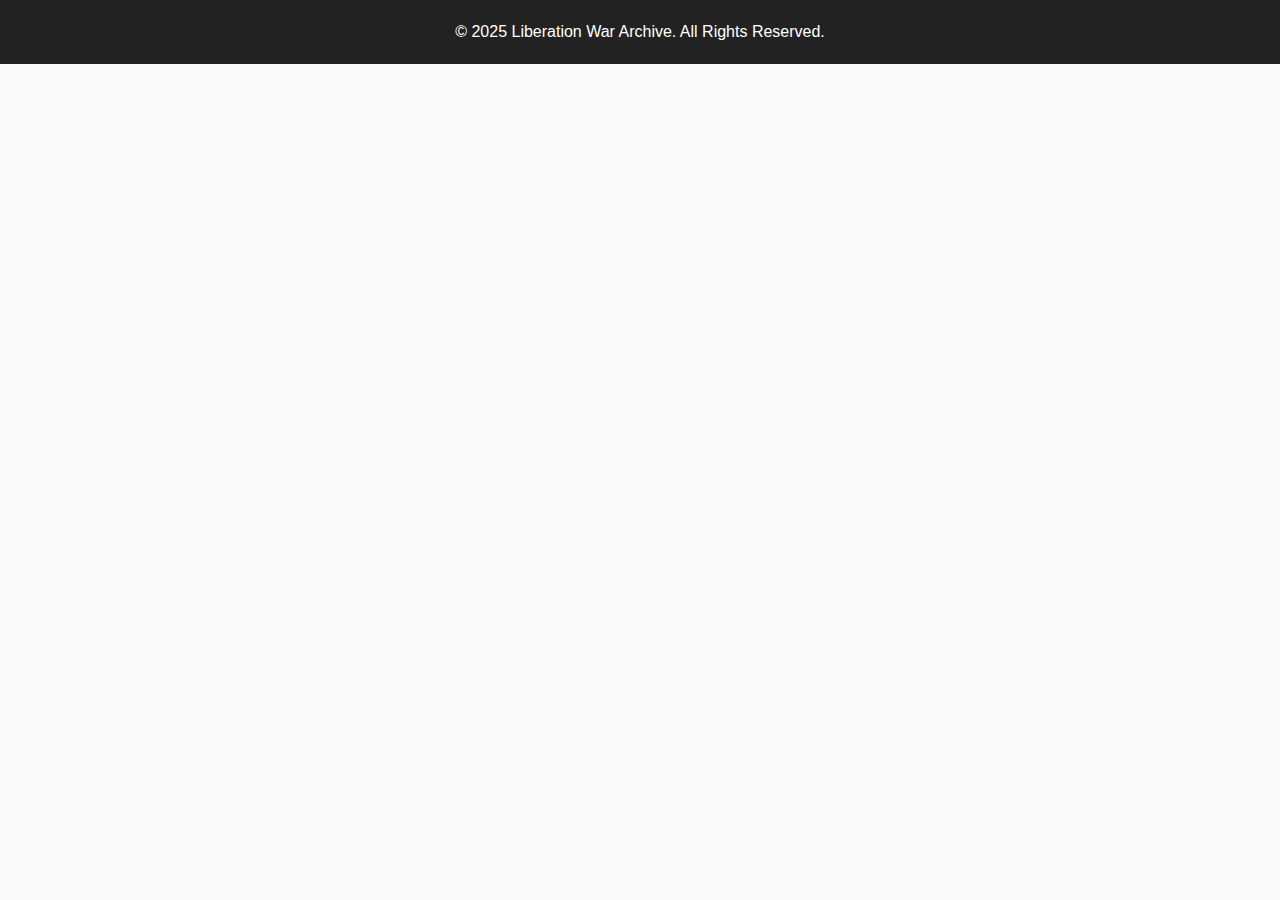
==== index.html @ 9ff2941a "projects upload" ====
<!DOCTYPE html>
<html lang="en">
  <head>
    <meta charset="UTF-8" />
    <meta name="viewport" content="width=device-width, initial-scale=1.0" />
    <meta http-equiv="X-UA-Compatible" content="IE=edge" />

    <meta
      name="description"
      content="LibArch is a digital archive website preserving the history of the Liberation War happened in 1971."
    />
    <meta name="keywords" content="Liberation, War, Archive" />
    <meta name="author" content="LibArch" />

    <link rel="stylesheet" href="css/bootstrap.css" />
    <link rel="stylesheet" href="css/all.css" />
    <link rel="stylesheet" href="css/style.css" />
    <title>Liberation War Archive</title>
  </head>
  <body>
    
    
    <footer class="footer">
      <p class="mb-0">
        &copy; 2025 Liberation War Archive. All Rights Reserved.
      </p>
    </footer>

    <script src="js/bootstrap.bundle.js"></script>
    <script src="js/script.js"></script>
  </body>
</html>
---- css/style.css ----
body {
  font-family: "Arial", sans-serif;
  background-color: #f9f9f9;
  color: #333;
}
.hero {
  color: white;
  height: 100vh;
  display: flex;
  justify-content: center;
  align-items: center;
  text-shadow: 2px 2px 4px rgba(0, 0, 0, 0.7);

}

.hero h1 {
  font-size: 3rem;
  font-weight: 700;
  text-transform: uppercase;
}

.hero p {
  font-size: 1.2rem;
  font-weight: 500;
}

.footer {
  background-color: #222;
  color: white;
  padding: 20px 0;
  text-align: center;
}

.nav-search {
  margin-top: 12px;
}

.hero-section {
  background: url("../img/hero-banner.jpg") center/cover;
}

.highlight-sections {
  background-color: #f4f7fc;
}

.section-header {
  font-size: 2.75rem;
  font-weight: 700;
  color: #343a40;
}

.section-title {
  font-size: 2rem;
  font-weight: 700;
  color: #333;
}

.text-muted {
  color: #6c757d;
}

.img-fluid {
  max-width: 100%;
  height: auto;
}

.shadow-sm {
  box-shadow: 0px 4px 6px rgba(0, 0, 0, 0.1);
}

@media (max-width: 767px) {
  .section-header {
    font-size: 2.25rem;
  }

  .section-title {
    font-size: 1.75rem;
  }
}

@media (min-width: 992px) {
  .nav-search {
    margin-top: 0px;
  }
}
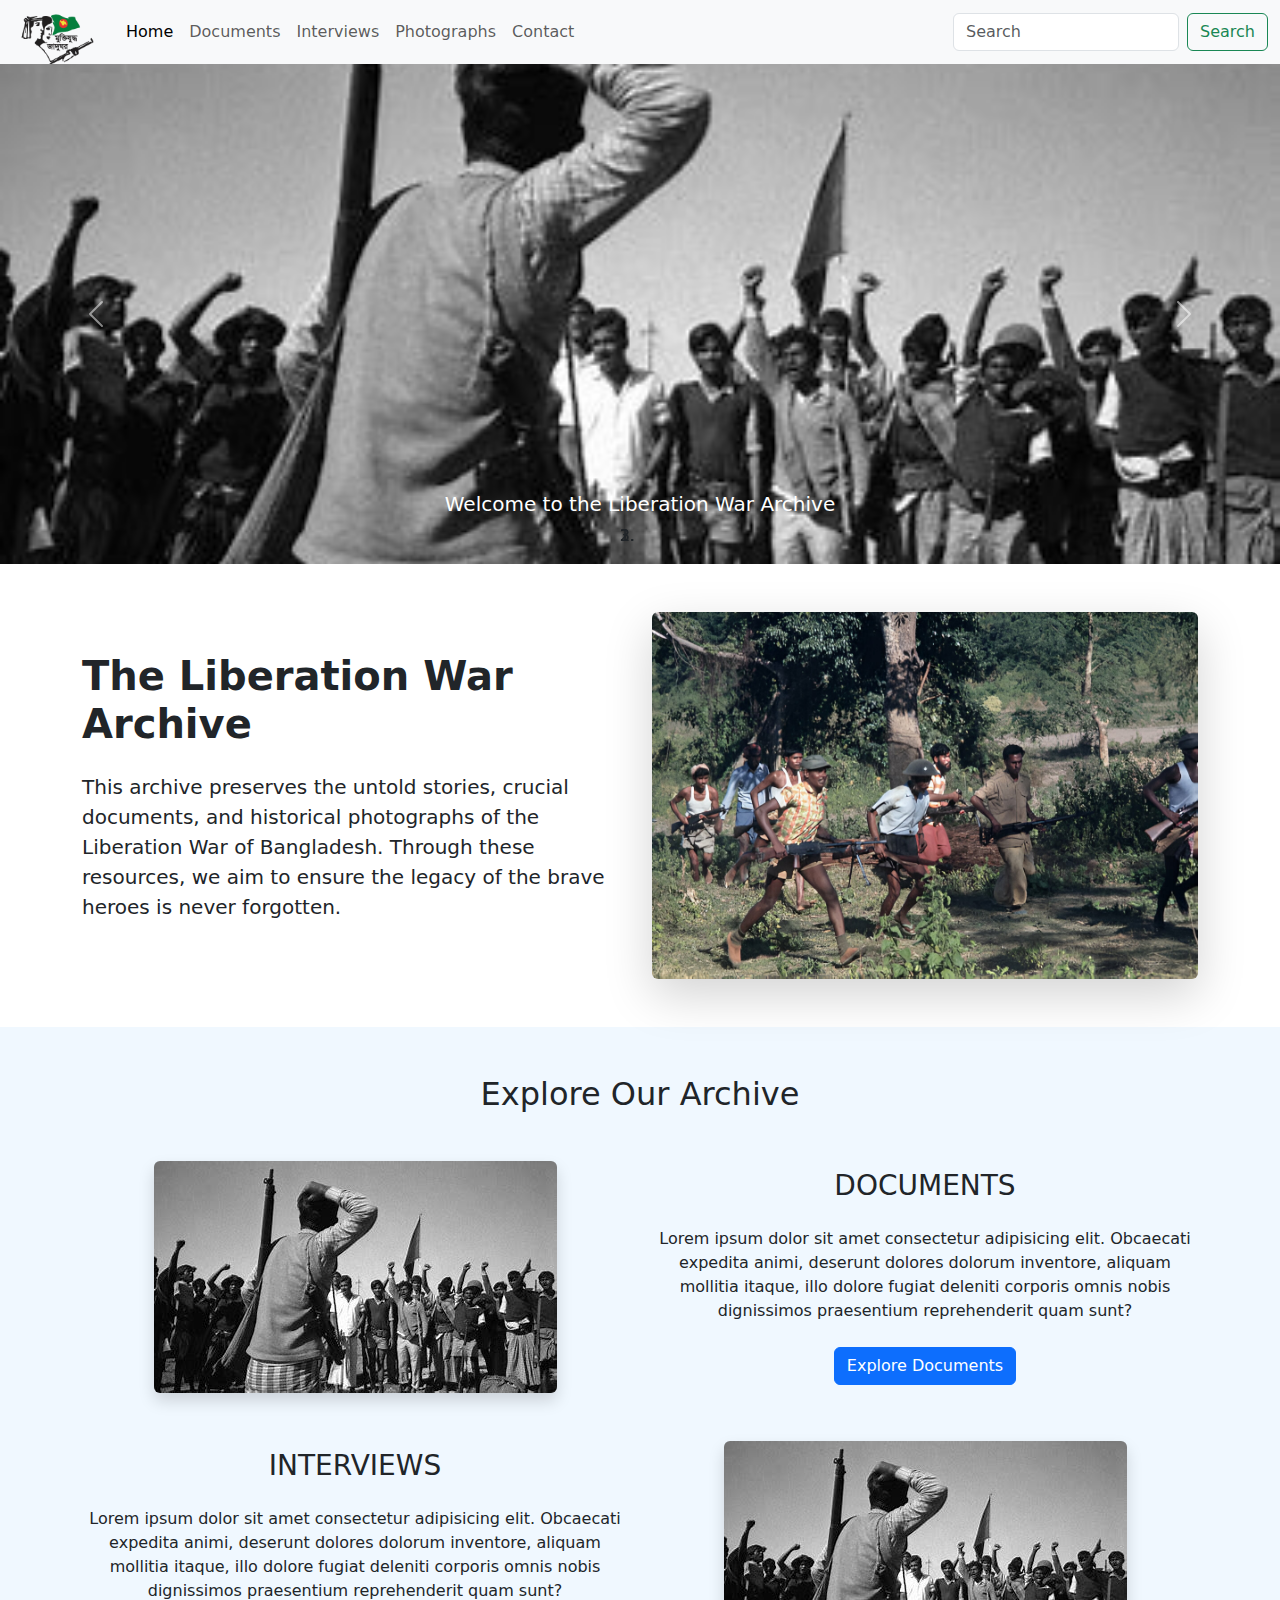
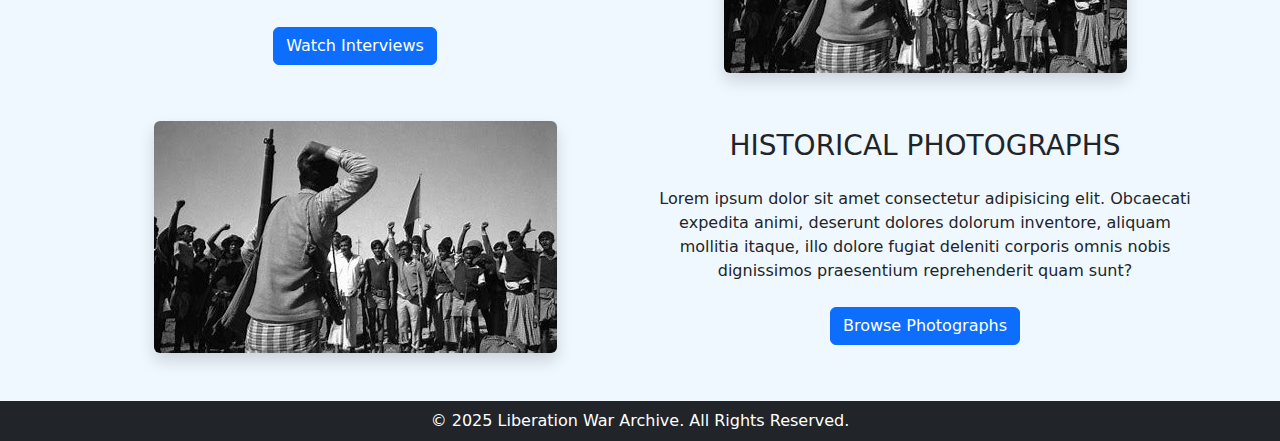
==== commit 9353ab05: "projects make for NSDA" ====
--- a/index.html
+++ b/index.html
@@ -1,32 +1,199 @@
 <!DOCTYPE html>
 <html lang="en">
-  <head>
-    <meta charset="UTF-8" />
-    <meta name="viewport" content="width=device-width, initial-scale=1.0" />
-    <meta http-equiv="X-UA-Compatible" content="IE=edge" />
 
-    <meta
-      name="description"
-      content="LibArch is a digital archive website preserving the history of the Liberation War happened in 1971."
-    />
-    <meta name="keywords" content="Liberation, War, Archive" />
-    <meta name="author" content="LibArch" />
+<head>
+  <meta charset="UTF-8" />
+  <meta name="viewport" content="width=device-width, initial-scale=1.0" />
+  <meta http-equiv="X-UA-Compatible" content="IE=edge" />
 
-    <link rel="stylesheet" href="css/bootstrap.css" />
-    <link rel="stylesheet" href="css/all.css" />
-    <link rel="stylesheet" href="css/style.css" />
-    <title>Liberation War Archive</title>
-  </head>
-  <body>
-    
-    
-    <footer class="footer">
-      <p class="mb-0">
-        &copy; 2025 Liberation War Archive. All Rights Reserved.
-      </p>
-    </footer>
+  <meta name="description"
+    content="LibArch is a digital archive website preserving the history of the Liberation War happened in 1971." />
+  <meta name="keywords" content="Liberation, War, Archive" />
+  <meta name="author" content="LibArch" />
 
-    <script src="js/bootstrap.bundle.js"></script>
-    <script src="js/script.js"></script>
-  </body>
-</html>
+  <link rel="stylesheet" href="css/bootstrap.css" />
+  <link rel="stylesheet" href="css/all.css" />
+  <link rel="stylesheet" href="css/style.css" />
+  <title>Liberation War Archive</title>
+</head>
+
+<body>
+  <nav class="navbar navbar-expand-lg navbar-light bg-light">
+    <div class="container-fluid">
+      <a class="navbar-brand" style="width: 90px;height: 48px;" href="index.html"><img src="img/logo.png"
+          class="img-fluid" alt=""></a>
+      <button class="navbar-toggler" type="button" data-bs-toggle="collapse" data-bs-target="#navbarSupportedContent"
+        aria-controls="navbarSupportedContent" aria-expanded="false" aria-label="Toggle navigation">
+        <span class="navbar-toggler-icon"></span>
+      </button>
+      <div class="collapse navbar-collapse" id="navbarSupportedContent">
+        <ul class="navbar-nav me-auto mb-2 mb-lg-0">
+          <li class="nav-item">
+            <a class="nav-link active" href="index.html">Home</a>
+          </li>
+          <li class="nav-item">
+            <a class="nav-link" href="documents.html">Documents</a>
+          </li>
+          <li class="nav-item">
+            <a class="nav-link" href="interviews.html">Interviews</a>
+          </li>
+          <li class="nav-item">
+            <a class="nav-link" href="photographs.html">Photographs</a>
+          </li>
+          <li class="nav-item">
+            <a class="nav-link" href="contact.html">Contact</a>
+          </li>
+        </ul>
+        <form class="d-flex">
+          <input class="form-control me-2" type="search" placeholder="Search" aria-label="Search">
+          <button class="btn btn-outline-success" type="submit">Search</button>
+        </form>
+      </div>
+    </div>
+  </nav>
+
+  <section>
+    <div id="carouselExampleIndicators" class="carousel slide" data-ride="carousel">
+      <ol class="carousel-indicators">
+        <li data-target="#carouselExampleIndicators" data-slide-to="0" class="active"></li>
+        <li data-target="#carouselExampleIndicators" data-slide-to="1"></li>
+        <li data-target="#carouselExampleIndicators" data-slide-to="2"></li>
+      </ol>
+      <div class="carousel-inner">
+        <div class="carousel-item active">
+          <img class="d-block w-100" src="img/imagepiv.jpeg" alt="First slide">
+          <div class="carousel-caption d-none d-md-block">
+            <h5>Welcome to the Liberation War Archive</h5>
+          </div>
+        </div>
+        <div class="carousel-item">
+          <img class="d-block w-100" src="img/hero-banner.jpg" alt="First slide">
+          <div class="carousel-caption d-none d-md-block">
+            <h5>The Bangladesh War of Independence or the Bangladesh Liberation War refers to an armed conflict between
+              West Pakistan (now Pakistan) and East Pakistan (now Bangladesh) that lasted for roughly nine months in
+              1971</h5>
+          </div>
+        </div>
+        <div class="carousel-item">
+          <img class="d-block w-100" src="img/hero-banner.jpg" alt="Second slide">
+          <div class="carousel-caption d-none d-md-block">
+            <h5>Six new docu films produced by MuktiJuddho 71 and Bangladesh Film Institute will be shown for the first
+              time.</h5>
+          </div>
+        </div>
+        <div class="carousel-item">
+          <img class="d-block w-100" src="img/hero-banner.jpg" alt="Third slide">
+          <div class="carousel-caption d-none d-md-block">
+            <h5>Bangladesh at 50 years – a prosperous nation</h5>
+          </div>
+        </div>
+      </div>
+      <a class="carousel-control-prev" href="#carouselExampleIndicators" role="button" data-slide="prev">
+        <span class="carousel-control-prev-icon" aria-hidden="true"></span>
+        <span class="sr-only">Previous</span>
+      </a>
+      <a class="carousel-control-next" href="#carouselExampleIndicators" role="button" data-slide="next">
+        <span class="carousel-control-next-icon" aria-hidden="true"></span>
+        <span class="sr-only">Next</span>
+      </a>
+    </div>
+  </section>
+  <section class="container py-5">
+    <div class="row align-items-center">
+      <div class="col-lg-6">
+        <h1 class="fw-bold mb-4">The Liberation War Archive</h1>
+        <p class="lead">
+          This archive preserves the untold stories, crucial documents, and
+          historical photographs of the Liberation War of Bangladesh. Through
+          these resources, we aim to ensure the legacy of the brave heroes is
+          never forgotten.
+        </p>
+      </div>
+
+      <div class="col-lg-6">
+        <div class="position-relative">
+          <img src="img/about.jpg" class="img-fluid rounded shadow-lg" alt="Liberation War Archive" />
+        </div>
+      </div>
+    </div>
+  </section>
+  <section class="highlight-sections py-5" style="background-color: aliceblue">
+    <div class="container text-center">
+      <h2 class="section-header mb-5">Explore Our Archive</h2>
+
+      <div id="documents" class="mb-5">
+        <div class="row align-items-center">
+          <div class="col-lg-6">
+            <img src="img/imagepiv.jpeg" class="img-fluid rounded shadow" alt="Important Documents" />
+          </div>
+          <div class="col-lg-6">
+            <h3 class="section-title text-uppercase mb-4">Documents</h3>
+            <p class="mb-4">
+              Lorem ipsum dolor sit amet consectetur adipisicing elit.
+              Obcaecati expedita animi, deserunt dolores dolorum inventore,
+              aliquam mollitia itaque, illo dolore fugiat deleniti corporis
+              omnis nobis dignissimos praesentium reprehenderit quam sunt?
+            </p>
+            <a href="documents.html" class="btn btn-primary btn-md">Explore Documents</a>
+          </div>
+        </div>
+      </div>
+
+      <div id="interviews" class="mb-5">
+        <div class="row align-items-center">
+          <div class="col-lg-6 order-lg-2">
+            <img src="img/imagepiv.jpeg" class="img-fluid rounded shadow" alt="Interviews" />
+          </div>
+          <div class="col-lg-6">
+            <h3 class="section-title text-uppercase mb-4">Interviews</h3>
+            <p class="mb-4">
+              Lorem ipsum dolor sit amet consectetur adipisicing elit.
+              Obcaecati expedita animi, deserunt dolores dolorum inventore,
+              aliquam mollitia itaque, illo dolore fugiat deleniti corporis
+              omnis nobis dignissimos praesentium reprehenderit quam sunt?
+            </p>
+            <a href="interviews.html" class="btn btn-primary btn-md">Watch Interviews</a>
+          </div>
+        </div>
+      </div>
+
+      <div id="photographs">
+        <div class="row align-items-center">
+          <div class="col-lg-6">
+            <img src="img/imagepiv.jpeg" class="img-fluid rounded shadow" alt="Historical Photographs" />
+          </div>
+          <div class="col-lg-6">
+            <h3 class="section-title text-uppercase mb-4">
+              Historical Photographs
+            </h3>
+            <p class="mb-4">
+              Lorem ipsum dolor sit amet consectetur adipisicing elit.
+              Obcaecati expedita animi, deserunt dolores dolorum inventore,
+              aliquam mollitia itaque, illo dolore fugiat deleniti corporis
+              omnis nobis dignissimos praesentium reprehenderit quam sunt?
+            </p>
+            <a href="photographs.html" class="btn btn-primary btn-md">Browse Photographs</a>
+          </div>
+        </div>
+      </div>
+    </div>
+  </section>
+
+  <footer class="footer text-center">
+    <p class="mb-0 text-center text-bg-dark p-2">
+      &copy; 2025 Liberation War Archive. All Rights Reserved.
+    </p>
+  </footer>
+
+  <script src="https://code.jquery.com/jquery-3.6.0.min.js"></script>
+  <script src="https://cdn.jsdelivr.net/npm/bootstrap@4.6.2/dist/js/bootstrap.bundle.min.js"></script>
+  <script src="js/bootstrap.bundle.js"></script>
+  <script src="js/script.js"></script>
+  <script>
+    $(document).ready(function () {
+      $('#carouselExampleIndicators').carousel(); // Initializes the carousel
+    });
+  </script>
+</body>
+
+</html>--- a/css/style.css
+++ b/css/style.css
@@ -1,85 +1,39 @@
-body {
-  font-family: "Arial", sans-serif;
-  background-color: #f9f9f9;
-  color: #333;
-}
-.hero {
-  color: white;
-  height: 100vh;
-  display: flex;
-  justify-content: center;
-  align-items: center;
-  text-shadow: 2px 2px 4px rgba(0, 0, 0, 0.7);
-
+.carousel-inner img {
+  height: 500px; /* Adjust height as needed */
+  object-fit: cover; /* Ensures the image covers the entire container */
 }
 
-.hero h1 {
-  font-size: 3rem;
-  font-weight: 700;
-  text-transform: uppercase;
+.gallery img {
+  width: 100%;
+  height: auto;
+  border-radius: 8px;
+  transition: transform 0.3s ease-in-out;
 }
 
-.hero p {
-  font-size: 1.2rem;
-  font-weight: 500;
+.gallery img:hover {
+  transform: scale(1.05);
 }
-
-.footer {
-  background-color: #222;
-  color: white;
-  padding: 20px 0;
-  text-align: center;
+.card-body {
+  padding: 10px;
 }
-
-.nav-search {
-  margin-top: 12px;
+.card-title {
+  font-size: 18px;
+  font-weight: bold;
 }
-
-.hero-section {
-  background: url("../img/hero-banner.jpg") center/cover;
-}
-
-.highlight-sections {
-  background-color: #f4f7fc;
-}
-
-.section-header {
-  font-size: 2.75rem;
-  font-weight: 700;
-  color: #343a40;
-}
-
-.section-title {
-  font-size: 2rem;
-  font-weight: 700;
-  color: #333;
-}
-
-.text-muted {
+.card-text {
+  font-size: 14px;
   color: #6c757d;
 }
 
-.img-fluid {
-  max-width: 100%;
-  height: auto;
+.download-btn {
+  margin-top: 10px;
+  background-color: #007bff;
+  color: white;
+  padding: 10px 20px;
+  border: none;
+  border-radius: 5px;
+  text-decoration: none;
 }
-
-.shadow-sm {
-  box-shadow: 0px 4px 6px rgba(0, 0, 0, 0.1);
-}
-
-@media (max-width: 767px) {
-  .section-header {
-    font-size: 2.25rem;
-  }
-
-  .section-title {
-    font-size: 1.75rem;
-  }
-}
-
-@media (min-width: 992px) {
-  .nav-search {
-    margin-top: 0px;
-  }
-}
+.download-btn:hover {
+  background-color: #0056b3;
+}